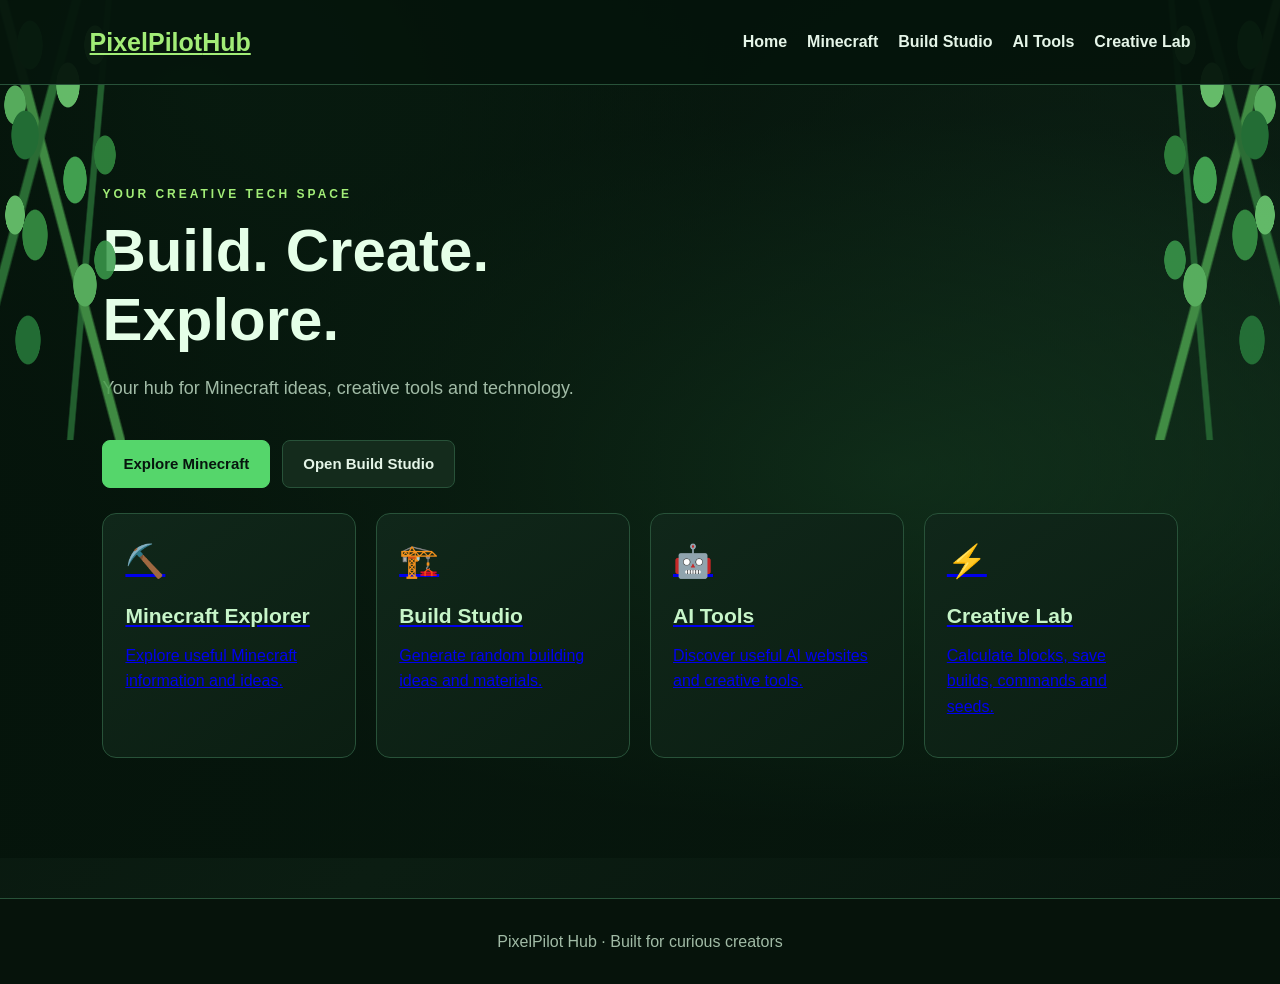
==== index.html @ f84063f1 "Add files via upload" ====
<!DOCTYPE html>
<html lang="en">
<head>
  <meta charset="UTF-8">
  <meta name="viewport" content="width=device-width, initial-scale=1.0">
  <title>PixelPilot Hub | Home</title>
  <link rel="stylesheet" href="style.css">
  <script src="script.js" defer></script>
</head>
<body>
  <header>
    <a class="logo" href="index.html">PixelPilot<span>Hub</span></a>
    <nav>
      <a class="active" href="index.html">Home</a>
      <a href="minecraft.html">Minecraft</a>
      <a href="studio.html">Build Studio</a>
      <a href="tools.html">AI Tools</a>
      <a href="extras.html">Creative Lab</a>
    </nav>
  </header>

  <main class="hero">
    <p class="eyebrow">YOUR CREATIVE TECH SPACE</p>
    <h1>Build. Create.<br><span>Explore.</span></h1>
    <p class="hero-text">Your hub for Minecraft ideas, creative tools and technology.</p>

    <div class="hero-actions">
      <a class="btn primary" href="minecraft.html">Explore Minecraft</a>
      <a class="btn secondary" href="studio.html">Open Build Studio</a>
    </div>

    <section class="feature-grid">
      <a class="feature-card" href="minecraft.html">
        <div class="feature-icon">⛏️</div>
        <h3>Minecraft Explorer</h3>
        <p>Explore useful Minecraft information and ideas.</p>
      </a>
      <a class="feature-card" href="studio.html">
        <div class="feature-icon">🏗️</div>
        <h3>Build Studio</h3>
        <p>Generate random building ideas and materials.</p>
      </a>
      <a class="feature-card" href="tools.html">
        <div class="feature-icon">🤖</div>
        <h3>AI Tools</h3>
        <p>Discover useful AI websites and creative tools.</p>
      </a>
      <a class="feature-card" href="extras.html">
        <div class="feature-icon">⚡</div>
        <h3>Creative Lab</h3>
        <p>Calculate blocks, save builds, commands and seeds.</p>
      </a>
    </section>
  </main>

  <footer>PixelPilot Hub · Built for curious creators</footer>
</body>
</html>
---- style.css ----
:root {
  --bg: #07150e;
  --panel: #10271a;
  --panel2: #183524;
  --text: #e5f5e8;
  --muted: #a1bba6;
  --accent: #55d66b;
  --accent2: #a2ed77;
  --red: #a83245;
  --border: #285239;
}

* {
  margin: 0;
  padding: 0;
  box-sizing: border-box;
}

[hidden] {
  display: none !important;
}

html {
  scroll-behavior: smooth;
}

body {
  min-height: 100vh;
  font-family: Arial, sans-serif;
  color: var(--text);
  background:
    radial-gradient(ellipse at 15% 10%, #174328 0%, transparent 35%),
    radial-gradient(ellipse at 85% 25%, #142f20 0%, transparent 40%),
    linear-gradient(135deg, #06130c, #0b1d12 55%, #07140d);
  line-height: 1.6;
  overflow-x: hidden;
}

/* Hanging vines on both sides */

body::before,
body::after {
  content: "";
  position: fixed;
  top: 0;
  width: 125px;
  height: 440px;
  z-index: 5;
  pointer-events: none;
  opacity: 0.85;
  background-repeat: no-repeat;
}

/* Left garland */

body::before {
  left: 0;
  background-image:
    radial-gradient(ellipse 13px 25px at 30px 45px, #48a952 95%, transparent),
    radial-gradient(ellipse 12px 23px at 68px 85px, #76d879 95%, transparent),
    radial-gradient(ellipse 14px 25px at 25px 135px, #287c3c 95%, transparent),
    radial-gradient(ellipse 12px 24px at 75px 180px, #4db85c 95%, transparent),
    radial-gradient(ellipse 13px 26px at 35px 235px, #3b9848 95%, transparent),
    radial-gradient(ellipse 12px 22px at 85px 285px, #65c66c 95%, transparent),
    radial-gradient(ellipse 13px 25px at 28px 340px, #287c3c 95%, transparent),
    radial-gradient(ellipse 11px 20px at 95px 45px, #77d879 95%, transparent),
    radial-gradient(ellipse 11px 20px at 15px 105px, #65c66c 95%, transparent),
    radial-gradient(ellipse 11px 20px at 105px 155px, #348f42 95%, transparent),
    radial-gradient(ellipse 10px 20px at 15px 215px, #73d477 95%, transparent),
    radial-gradient(ellipse 11px 20px at 105px 260px, #3c9c4d 95%, transparent),
    linear-gradient(105deg, transparent 29%, #327c3c 30%, #327c3c 33%, transparent 34%),
    linear-gradient(75deg, transparent 47%, #4b9e4d 48%, #4b9e4d 51%, transparent 52%),
    linear-gradient(95deg, transparent 64%, #286b36 65%, #286b36 68%, transparent 69%);
}

/* Right garland */

body::after {
  right: 0;
  transform: scaleX(-1);
  background-image:
    radial-gradient(ellipse 13px 25px at 30px 45px, #48a952 95%, transparent),
    radial-gradient(ellipse 12px 23px at 68px 85px, #76d879 95%, transparent),
    radial-gradient(ellipse 14px 25px at 25px 135px, #287c3c 95%, transparent),
    radial-gradient(ellipse 12px 24px at 75px 180px, #4db85c 95%, transparent),
    radial-gradient(ellipse 13px 26px at 35px 235px, #3b9848 95%, transparent),
    radial-gradient(ellipse 12px 22px at 85px 285px, #65c66c 95%, transparent),
    radial-gradient(ellipse 13px 25px at 28px 340px, #287c3c 95%, transparent),
    radial-gradient(ellipse 11px 20px at 95px 45px, #77d879 95%, transparent),
    radial-gradient(ellipse 11px 20px at 15px 105px, #65c66c 95%, transparent),
    radial-gradient(ellipse 11px 20px at 105px 155px, #348f42 95%, transparent),
    radial-gradient(ellipse 10px 20px at 15px 215px, #73d477 95%, transparent),
    radial-gradient(ellipse 11px 20px at 105px 260px, #3c9c4d 95%, transparent),
    linear-gradient(105deg, transparent 29%, #327c3c 30%, #327c3c 33%, transparent 34%),
    linear-gradient(75deg, transparent 47%, #4b9e4d 48%, #4b9e4d 51%, transparent 52%),
    linear-gradient(95deg, transparent 64%, #286b36 65%, #286b36 68%, transparent 69%);
}

/* Header and navigation */

header {
  position: relative;
  z-index: 6;
  display: flex;
  justify-content: space-between;
  align-items: center;
  flex-wrap: wrap;
  gap: 18px;
  padding: 22px 7%;
  background: rgba(5, 20, 11, 0.94);
  border-bottom: 1px solid var(--border);
}

.logo {
  font-size: 25px;
  font-weight: bold;
  color: var(--accent2);
}

nav {
  display: flex;
  flex-wrap: wrap;
  gap: 20px;
}

nav a {
  color: var(--text);
  text-decoration: none;
  font-weight: bold;
  transition: 0.2s;
}

nav a:hover {
  color: var(--accent);
}

/* Hero and page sections */

.hero,
.page,
footer {
  position: relative;
  z-index: 1;
}

.hero {
  min-height: 420px;
  padding: 100px 8%;
  display: flex;
  flex-direction: column;
  justify-content: center;
  background:
    linear-gradient(90deg, rgba(5, 20, 11, 0.95), rgba(5, 20, 11, 0.55)),
    radial-gradient(ellipse at 70% 50%, #245d35, transparent 65%);
}

.page {
  padding: 55px 8%;
  min-height: 65vh;
}

.eyebrow {
  color: var(--accent2);
  text-transform: uppercase;
  letter-spacing: 3px;
  font-size: 12px;
  font-weight: bold;
  margin-bottom: 12px;
}

h1 {
  font-size: clamp(34px, 6vw, 60px);
  line-height: 1.15;
  margin-bottom: 20px;
  color: #e5ffe8;
}

h2 {
  font-size: 30px;
  color: var(--accent2);
  margin-bottom: 20px;
}

h3 {
  font-size: 21px;
  color: #c7f5c9;
  margin-bottom: 10px;
}

p {
  margin-bottom: 15px;
}

.hero-text {
  max-width: 650px;
  font-size: 18px;
  color: var(--muted);
}

.muted {
  color: var(--muted);
}

/* Buttons */

.hero-actions,
.button-row {
  display: flex;
  flex-wrap: wrap;
  gap: 12px;
  margin-top: 22px;
}

.btn {
  display: inline-block;
  border: 1px solid var(--border);
  border-radius: 8px;
  padding: 11px 20px;
  font-size: 15px;
  font-weight: bold;
  text-decoration: none;
  cursor: pointer;
  transition: 0.2s;
}

.primary {
  background: var(--accent);
  color: #07150e;
  border-color: var(--accent);
}

.secondary {
  background: #142b1c;
  color: var(--text);
}

.btn:hover {
  transform: translateY(-3px);
  filter: brightness(1.15);
}

/* Feature cards */

.feature-grid {
  display: grid;
  grid-template-columns: repeat(auto-fit, minmax(220px, 1fr));
  gap: 20px;
  margin-top: 25px;
}

.feature-card,
.explorer-card,
.tool-panel,
.result-panel,
.stat-card {
  background: linear-gradient(145deg, var(--panel), #0b1e12);
  border: 1px solid var(--border);
  border-radius: 14px;
  padding: 22px;
  transition: 0.25s;
}

.feature-card:hover,
.explorer-card:hover {
  transform: translateY(-5px);
  border-color: var(--accent);
  box-shadow: 0 8px 25px rgba(49, 184, 83, 0.13);
}

.feature-icon {
  font-size: 32px;
  margin-bottom: 12px;
}

.card-link,
.external-seed-link {
  color: var(--accent2);
  text-decoration: none;
  font-weight: bold;
}

.card-link:hover,
.external-seed-link:hover {
  color: white;
  text-decoration: underline;
}

/* Inputs and search */

.search-box {
  margin: 20px 0;
}

input,
select,
textarea {
  width: 100%;
  padding: 12px;
  border-radius: 8px;
  border: 1px solid var(--border);
  background: #0a1c11;
  color: var(--text);
  font: inherit;
  outline: none;
}

input:focus,
select:focus,
textarea:focus {
  border-color: var(--accent);
  box-shadow: 0 0 0 2px rgba(85, 214, 107, 0.15);
}

label {
  display: block;
  color: var(--accent2);
  margin: 12px 0 6px;
  font-weight: bold;
}

/* Panels */

.tool-panel,
.result-panel {
  margin-top: 25px;
}

.stats-grid {
  display: grid;
  grid-template-columns: repeat(auto-fit, minmax(150px, 1fr));
  gap: 15px;
  margin: 25px 0;
}

.stat-card {
  text-align: center;
}

.stat-card h3 {
  font-size: 28px;
  color: var(--accent);
}

.calculator-grid {
  display: grid;
  grid-template-columns: repeat(auto-fit, minmax(180px, 1fr));
  gap: 18px;
}

.calculator-result,
.command-output {
  background: #06140b;
  border: 1px solid var(--border);
  border-radius: 10px;
  padding: 18px;
  margin-top: 20px;
  overflow-wrap: anywhere;
}

.favorites-list {
  display: grid;
  gap: 12px;
  margin-top: 18px;
}

.favorite-item {
  padding: 15px;
  border-radius: 9px;
  background: var(--panel2);
  border: 1px solid var(--border);
}

/* Minecraft Explorer */

.explorer-card {
  cursor: pointer;
  text-align: left;
}

.explorer-card:hover {
  background: #193c25;
}

.explorer-details {
  margin-top: 25px;
  padding: 25px;
  background: var(--panel);
  border: 1px solid var(--border);
  border-radius: 14px;
}

.explorer-list {
  display: grid;
  grid-template-columns: repeat(auto-fit, minmax(220px, 1fr));
  gap: 15px;
  margin-top: 20px;
}

.explorer-item {
  padding: 16px;
  background: var(--panel2);
  border: 1px solid var(--border);
  border-radius: 10px;
}

.explorer-item h3 {
  color: var(--accent2);
}

/* Footer */

footer {
  padding: 30px 8%;
  text-align: center;
  background: #06130b;
  border-top: 1px solid var(--border);
  color: var(--muted);
  margin-top: 40px;
}

/* Deep crimson details */

.red-accent {
  color: #e16b7d;
}

.red-panel {
  border-color: var(--red);
}

/* Responsive design */

@media (max-width: 750px) {
  header {
    padding: 18px 5%;
  }

  .hero {
    padding: 75px 7%;
  }

  .page {
    padding: 40px 6%;
  }

  body::before,
  body::after {
    width: 75px;
    opacity: 0.55;
  }
}

@media (max-width: 550px) {
  nav {
    gap: 12px;
    font-size: 14px;
  }

  .logo {
    font-size: 21px;
  }

  .hero {
    min-height: 350px;
  }

  h2 {
    font-size: 25px;
  }

  .feature-grid {
    grid-template-columns: 1fr;
  }
}

@media (max-width: 500px) {
  body::before,
  body::after {
    width: 45px;
    opacity: 0.35;
  }

  .hero {
    padding: 65px 6%;
  }

  .page {
    padding: 35px 5%;
  }

  .btn {
    padding: 10px 15px;
  }
}
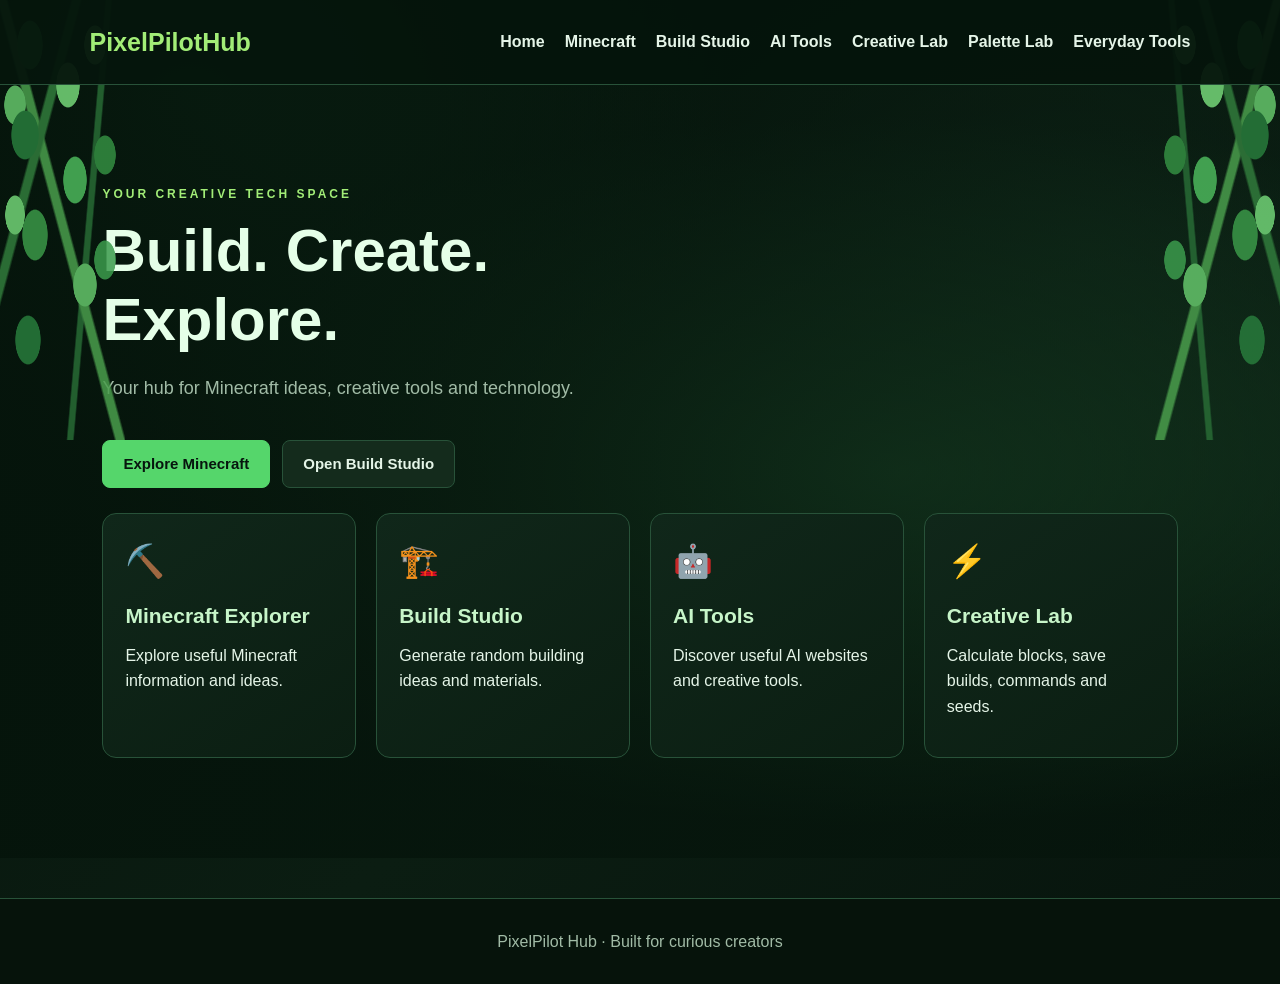
==== commit 34b410e6: "Update index.html" ====
--- a/index.html
+++ b/index.html
@@ -16,6 +16,8 @@
       <a href="studio.html">Build Studio</a>
       <a href="tools.html">AI Tools</a>
       <a href="extras.html">Creative Lab</a>
+      <a href="palette.html">Palette Lab</a>
+      <a href="everyday.html">Everyday Tools</a>
     </nav>
   </header>
 
@@ -55,4 +57,4 @@
 
   <footer>PixelPilot Hub · Built for curious creators</footer>
 </body>
-</html>+</html>
--- a/style.css
+++ b/style.css
@@ -493,3 +493,12 @@
     padding: 10px 15px;
   }
 }
+a {
+    color: inherit;
+    text-decoration: none;
+}
+
+a:hover {
+    color: #c70404;
+    text-decoration: none;
+}
